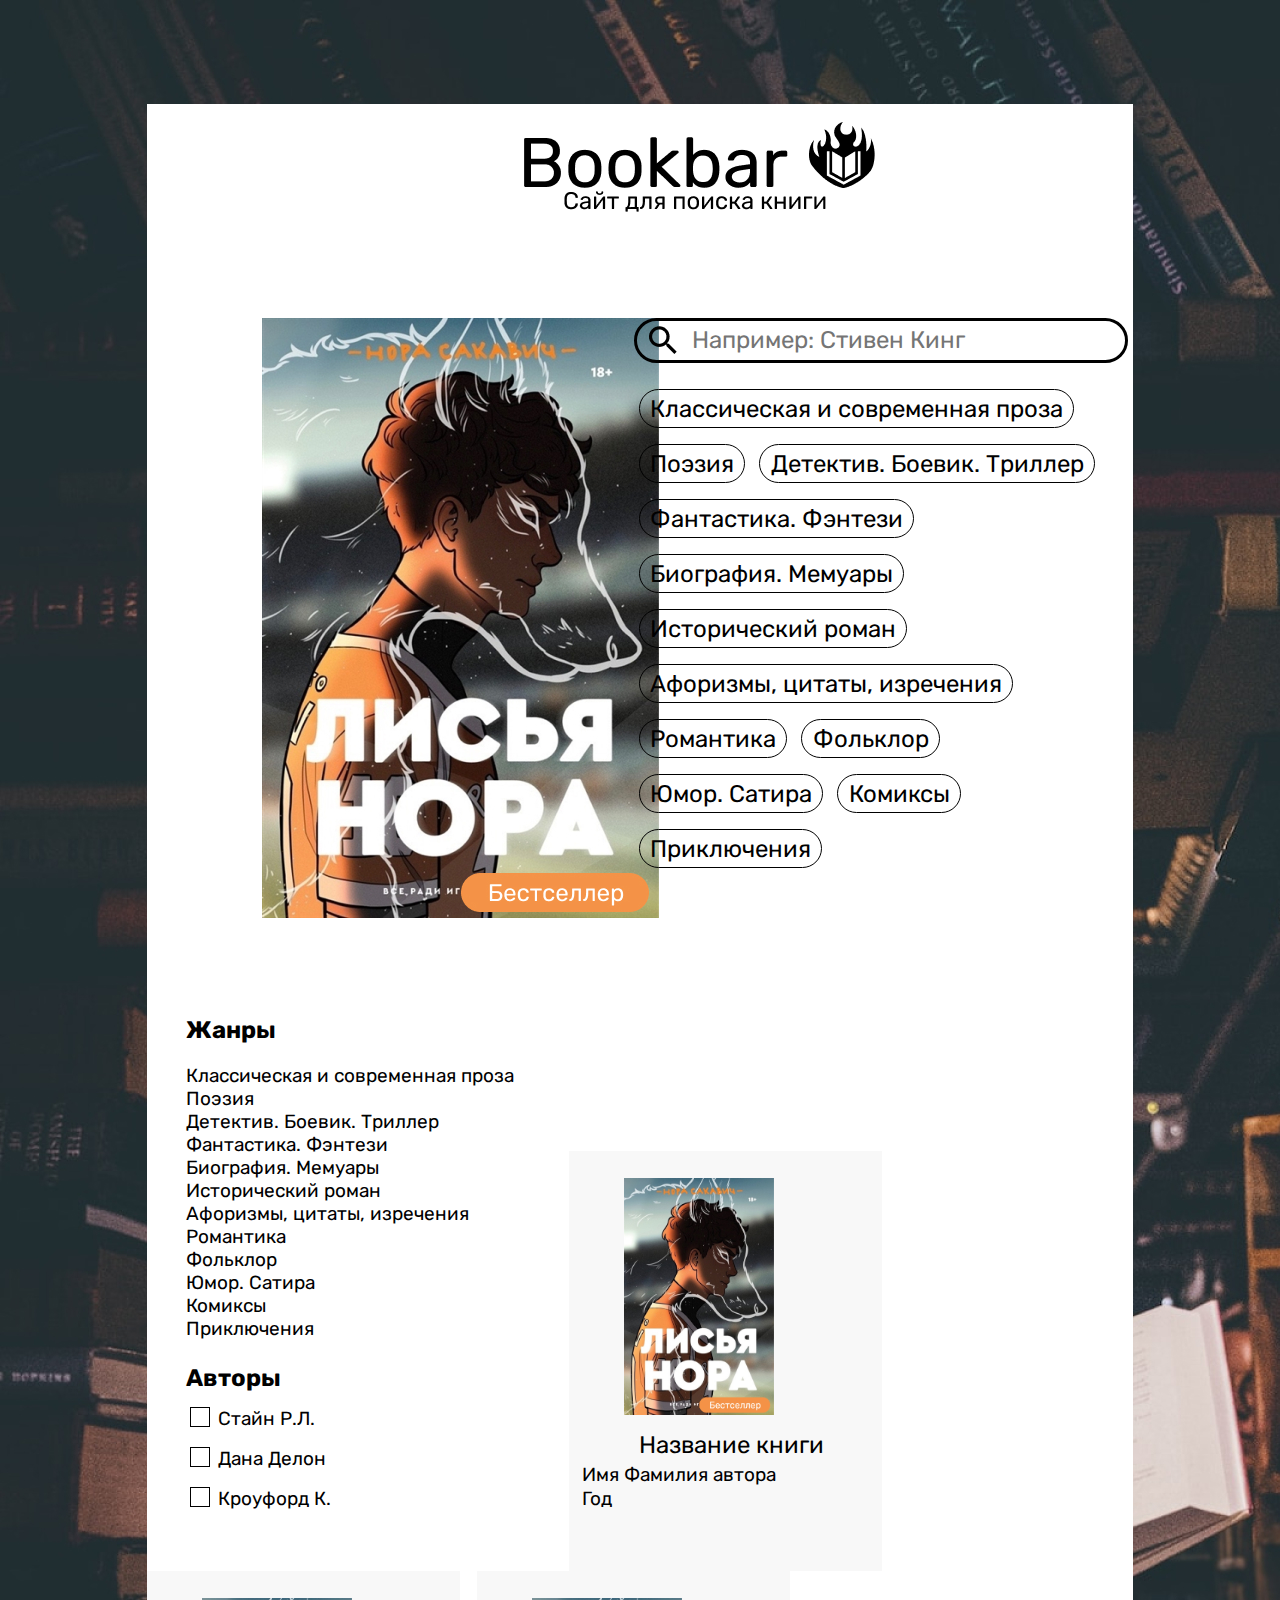
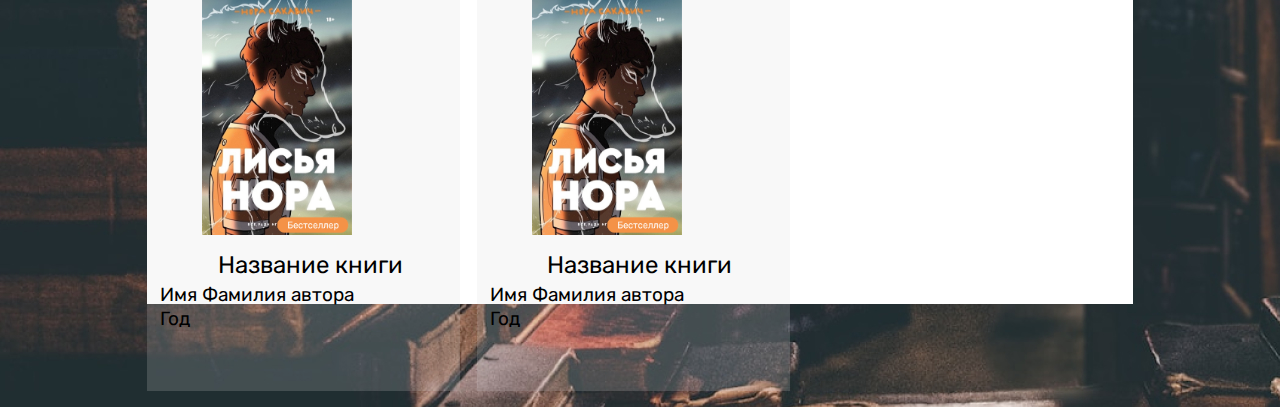
==== index.html @ 8cc35112 "first commit" ====
<!DOCTYPE html>
<html lang="en">

<head>
    <meta charset="UTF-8" />
    <meta http-equiv="X-UA-Compatible" content="IE=edge" />
    <meta name="viewport" content="width=device-width, initial-scale=1.0" />
    <link rel="stylesheet" href="main.css" />
    <title>Document</title>
</head>

<body>
    <header>
        <img class="logo" src="/img/logo.png" />
        <div>
            <img class="feed-img" src="/img/feedimg.jpg" />
            <div class="search">
                <a href=""><img src="/img/search.png" /></a>
                <input type="search" placeholder="Например: Стивен Кинг" />
            </div>
            <div class="search-help__links">
                <p><a href="">Классическая и современная проза</a></p>
                <p><a href="">Поэзия</a></p>
                <p><a href="">Детектив. Боевик. Триллер</a></p>
                <p><a href="">Фантастика. Фэнтези</a></p>
                <p><a href="">Биография. Мемуары</a></p>
                <p><a href="">Исторический роман</a></p>
                <p><a href="">Афоризмы, цитаты, изречения</a></p>
                <p><a href="">Романтика</a></p>
                <p><a href="">Фольклор</a></p>
                <p><a href="">Юмор. Сатира</a></p>
                <p><a href="">Комиксы</a></p>
                <p><a href="">Приключения</a></p>
            </div>
        </div>
    </header>
    <section>
        <div class="back-menu">
            <p style="font-size:24px;font-weight: 700">Жанры</p>
            <p style="padding-top:2vh;"><a href="">Классическая и современная проза</a></p>
            <p><a href="">Поэзия</a></p>
            <p><a href="">Детектив. Боевик. Триллер</a></p>
            <p><a href="">Фантастика. Фэнтези</a></p>
            <p><a href="">Биография. Мемуары</a></p>
            <p><a href="">Исторический роман</a></p>
            <p><a href="">Афоризмы, цитаты, изречения</a></p>
            <p><a href="">Романтика</a></p>
            <p><a href="">Фольклор</a></p>
            <p><a href="">Юмор. Сатира</a></p>
            <p><a href="">Комиксы</a></p>
            <p><a href="">Приключения</a></p>
            <p style="font-size:24px;font-weight: 700;margin-top: 5vh;">Авторы</p>
            <p style="font-size:19px;" href=""><label for="check"><input id="check" type="checkbox"></label>    Стайн Р.Л. </p>
            <p style="font-size: 19px;"><label for="check"><input id="check" type="checkbox"></label>   Дана Делон</p>
            <p style="font-size: 19px;"><label for="check"><input id="check" type="checkbox"></label>   Кроуфорд К.</p>
        </div>
        <div style="margin-left: 4vw; margin-right: 1vw;" class="card">
            <img src="/img/feedimg.jpg" />
            <p style="font-size: 24px;text-align: center;"><a href="">Название книги</a></p>
            <p>Имя Фамилия автора</p>
            <p>Год</p>
        </div>
        <div style="margin-right: 1vw;" class="card">
            <img src="/img/feedimg.jpg" />
            <p style="font-size: 24px;text-align: center;"><a href="">Название книги</a></p>
            <p>Имя Фамилия автора</p>
            <p>Год</p>
        </div>
        <div class="card">
            <img src="/img/feedimg.jpg" />
            <p style="font-size: 24px;text-align: center;"><a href="">Название книги</a></p>
            <p>Имя Фамилия автора</p>
            <p>Год</p>
        </div>
    </section>
</body>

</html>
---- main.css ----
@import url('https://fonts.googleapis.com/css2?family=Rubik:wght@400;700&display=swap');
/* html{overflow: hidden;} */
*{
    font-family: 'Rubik';
}

body{
    background: url("/img/back.jpg");
    margin: 0;
    padding: 0;
}
header{
    background: #fff;
    margin: 11.5vh 11.5vw 0 11.5vw;
    width: 77vw;
    height: 100vh;
}
.logo{
    margin: 2vh 29vw;
}
header div{
    display: inline-flex;
}
.feed-img{
    padding: 9vh 9vw;
    position: absolute;
}
.search{
    position: absolute;
    border-radius: 100px;
    height: 4vh;
    margin: 9vh 38vw;
    border: 3px solid black;
    padding: 0.2vh 8vw 0.2vh 1vw;
}
.search img{
    position: relative;
    padding: 0.4vh 1vw 0.4vh 0;
    width: 28px;
    height: 28px;
}
.search input{
    outline: none;
    border: none;
    font-size: 24px;
}
.search-help__links{
    display: block;
    position: relative;
    margin-top: 16vh;
    margin-left: 38vw;
    width: 38vw;
}
.search-help__links a{
    border: 1px solid black;
    border-radius: 100px;
    text-decoration: none;
    color: black;
    padding: 0.5vh 0.8vw;
    font-size: 24px;
    margin: 1vh 0.4vw;
}
.search-help__links p{
    margin: 1.5vh 0;
    display: inline-block;
}
section{
    background: #fff;
    margin: 0vh 11.5vw 11.5vh 11.5vw;
    padding: 0;
    width: 77vw;
    height: 100vh;
}
section div{
    display: inline-block;
}
.back-menu{
    margin-left: 3vw;
}
.back-menu p{
    font-size: 19px;
    line-height: 4px;
}
.card{
    height: 420px;
    width: 313px;
    background-color: #d9d9d930;
}
.card a, .back-menu a{
    text-decoration: none;
    color: black;
}
.card p{
    margin-left: 1vw;
    line-height: 5px;
    font-size: 19px;
}
.card img{
    width: 150px;
    height: 237px;
    padding: 3vh 0 0 4.3vw;
}
#check{
    appearance: none;
    -webkit-appearance: none;
    -moz-appearance: none;
    background-color: white;
    padding: 9px;
    border: 1px solid black;
    margin-bottom: -0.2vh;
}
#check:checked {
    background-color: black;
    border: 7px solid #d9d9d9;
    padding: 3px;
}
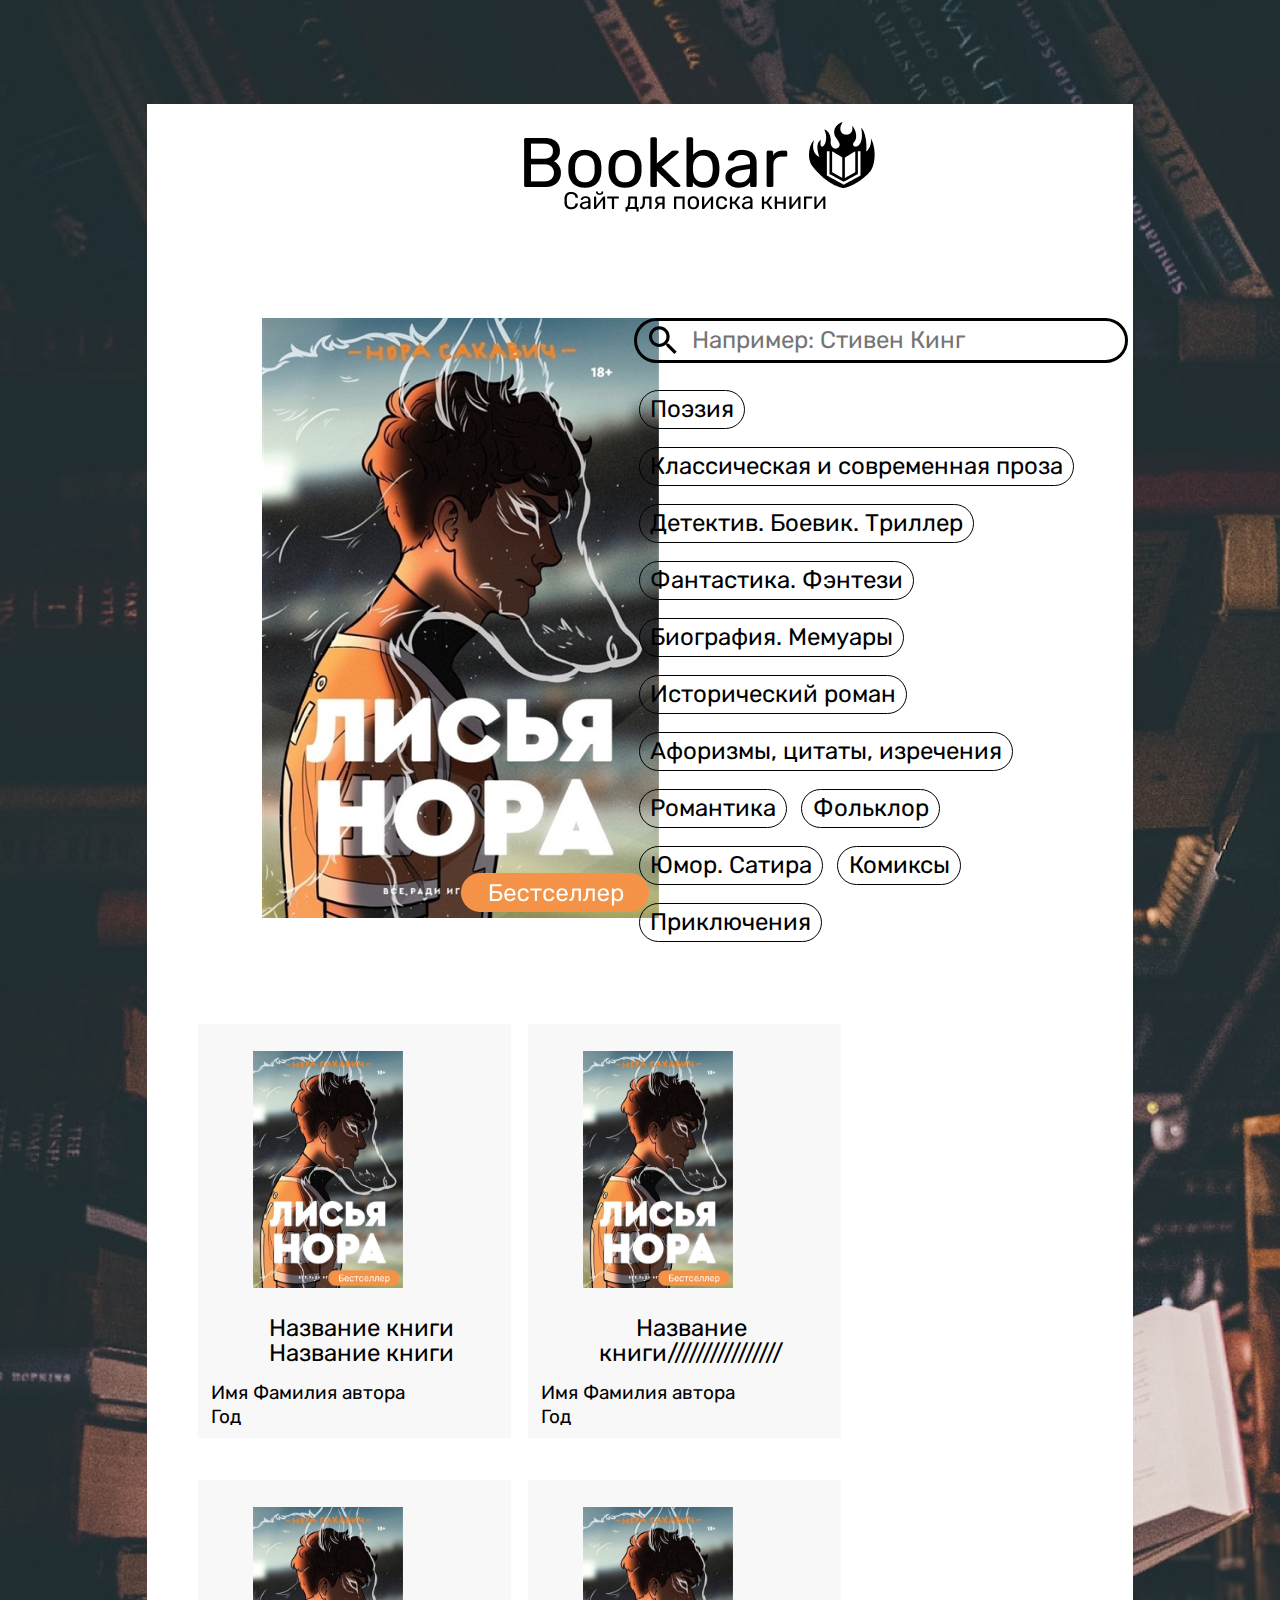
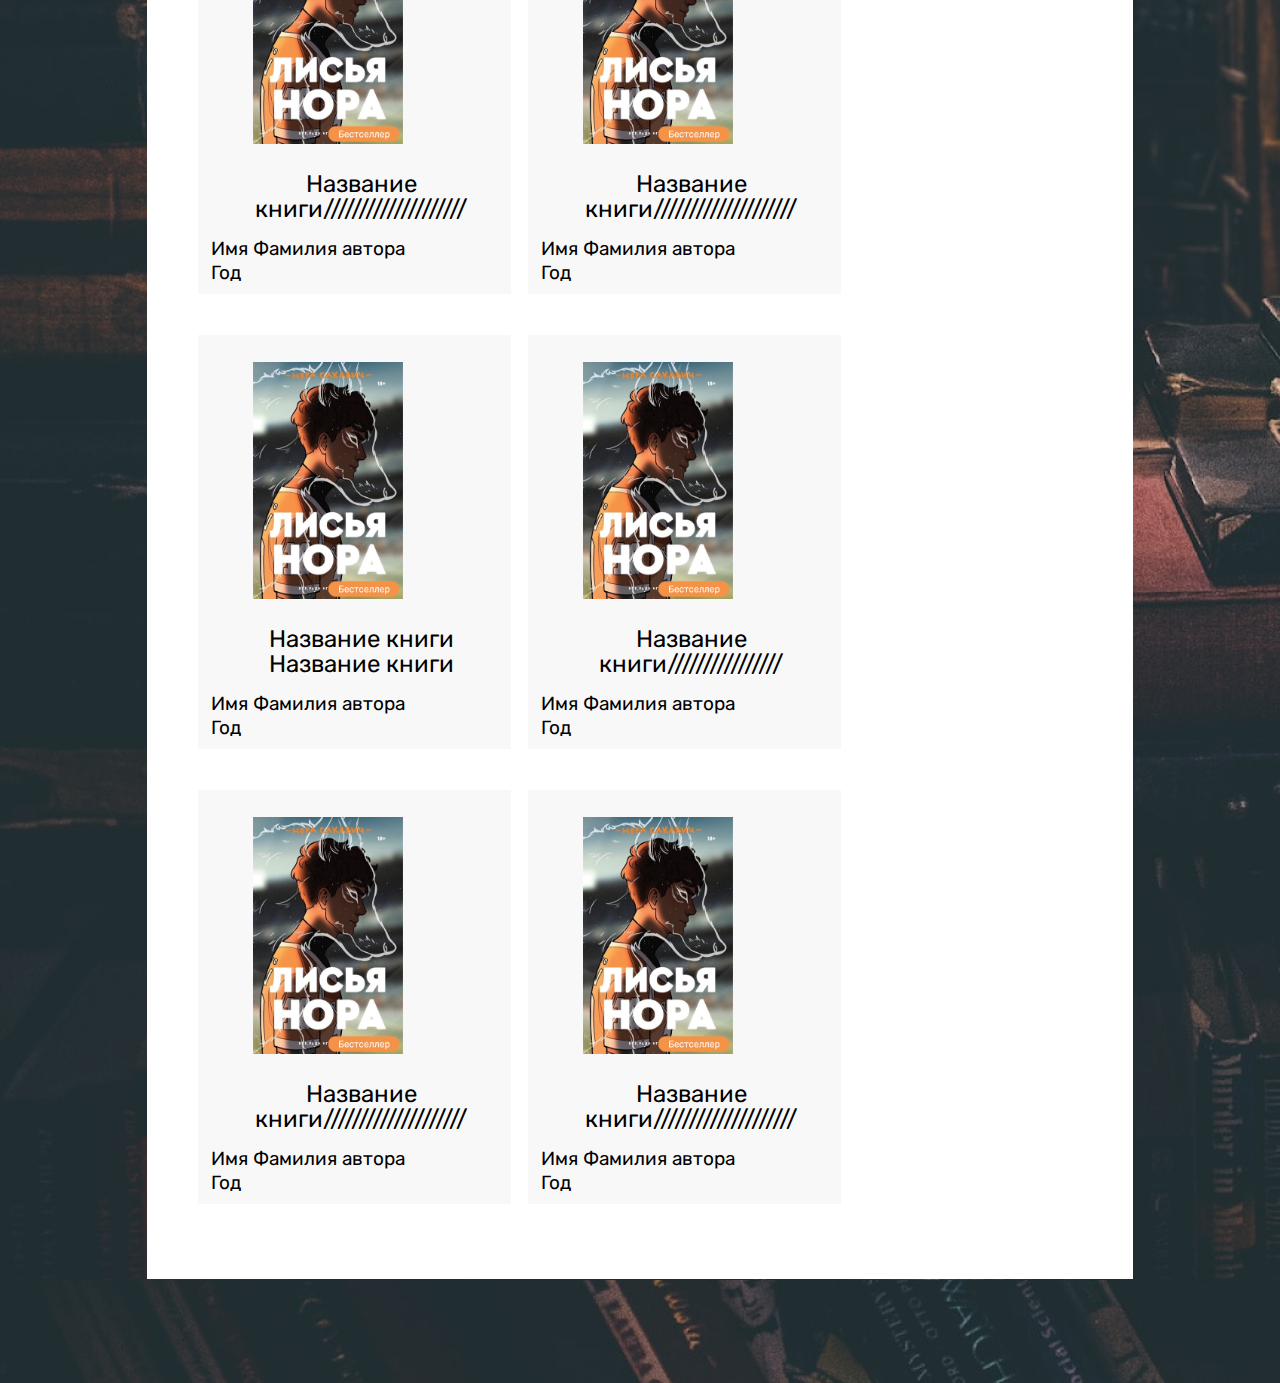
==== commit 2f83339c: "14.11 jsproblem" ====
--- a/index.html
+++ b/index.html
@@ -6,6 +6,7 @@
     <meta http-equiv="X-UA-Compatible" content="IE=edge" />
     <meta name="viewport" content="width=device-width, initial-scale=1.0" />
     <link rel="stylesheet" href="main.css" />
+    <script src="main.js"></script>
     <title>Document</title>
 </head>
 
@@ -19,23 +20,23 @@
                 <input type="search" placeholder="Например: Стивен Кинг" />
             </div>
             <div class="search-help__links">
-                <p><a href="">Классическая и современная проза</a></p>
-                <p><a href="">Поэзия</a></p>
-                <p><a href="">Детектив. Боевик. Триллер</a></p>
-                <p><a href="">Фантастика. Фэнтези</a></p>
-                <p><a href="">Биография. Мемуары</a></p>
-                <p><a href="">Исторический роман</a></p>
-                <p><a href="">Афоризмы, цитаты, изречения</a></p>
-                <p><a href="">Романтика</a></p>
-                <p><a href="">Фольклор</a></p>
-                <p><a href="">Юмор. Сатира</a></p>
-                <p><a href="">Комиксы</a></p>
-                <p><a href="">Приключения</a></p>
+                <div class="links" id="orange-clicker"><a>Поэзия</a></div>
+                <div class="links"><a>Классическая и современная проза</a></div>
+                <div class="links"><a>Детектив. Боевик. Триллер</a></div>
+                <div class="links"><a>Фантастика. Фэнтези</a></div>
+                <div class="links"><a>Биография. Мемуары</a></div>
+                <div class="links"><a>Исторический роман</a></div>
+                <div class="links"><a>Афоризмы, цитаты, изречения</a></div>
+                <div class="links"><a>Романтика</a></div>
+                <div class="links"><a>Фольклор</a></div>
+                <div class="links"><a>Юмор. Сатира</a></div>
+                <div class="links"><a>Комиксы</a></div>
+                <div class="links"><a>Приключения</a></div>
             </div>
         </div>
     </header>
     <section>
-        <div class="back-menu">
+        <!-- <div class="back-menu">
             <p style="font-size:24px;font-weight: 700">Жанры</p>
             <p style="padding-top:2vh;"><a href="">Классическая и современная проза</a></p>
             <p><a href="">Поэзия</a></p>
@@ -53,25 +54,57 @@
             <p style="font-size:19px;" href=""><label for="check"><input id="check" type="checkbox"></label>    Стайн Р.Л. </p>
             <p style="font-size: 19px;"><label for="check"><input id="check" type="checkbox"></label>   Дана Делон</p>
             <p style="font-size: 19px;"><label for="check"><input id="check" type="checkbox"></label>   Кроуфорд К.</p>
-        </div>
-        <div style="margin-left: 4vw; margin-right: 1vw;" class="card">
+        </div> -->
+        <div class="card_container">
+            <div class="card">
             <img src="/img/feedimg.jpg" />
-            <p style="font-size: 24px;text-align: center;"><a href="">Название книги</a></p>
-            <p>Имя Фамилия автора</p>
-            <p>Год</p>
-        </div>
-        <div style="margin-right: 1vw;" class="card">
-            <img src="/img/feedimg.jpg" />
-            <p style="font-size: 24px;text-align: center;"><a href="">Название книги</a></p>
+            <a href=""></a><p style="font-size: 24px;text-align: center;line-height: 25px;">Название книги Название книги</p></a>
             <p>Имя Фамилия автора</p>
             <p>Год</p>
         </div>
         <div class="card">
             <img src="/img/feedimg.jpg" />
-            <p style="font-size: 24px;text-align: center;"><a href="">Название книги</a></p>
+            <a href=""></a><p style="font-size: 24px;text-align: center;line-height: 25px;">Название книги////////////////</p></a>
             <p>Имя Фамилия автора</p>
             <p>Год</p>
         </div>
+        <div class="card">
+            <img src="/img/feedimg.jpg" />
+            <a href=""></a><p style="font-size: 24px;text-align: center;line-height: 25px;">Название книги////////////////////</p></a>
+            <p>Имя Фамилия автора</p>
+            <p>Год</p>
+        </div>
+        <div class="card">
+            <img src="/img/feedimg.jpg" />
+            <a href=""></a><p style="font-size: 24px;text-align: center;line-height: 25px;">Название книги////////////////////</p></a>
+            <p>Имя Фамилия автора</p>
+            <p>Год</p>
+        </div>
+        <div class="card card__padding">
+            <img src="/img/feedimg.jpg" />
+            <a href=""></a><p style="font-size: 24px;text-align: center;line-height: 25px;">Название книги Название книги</p></a>
+            <p>Имя Фамилия автора</p>
+            <p>Год</p>
+        </div>
+        <div class="card">
+            <img src="/img/feedimg.jpg" />
+            <a href=""></a><p style="font-size: 24px;text-align: center;line-height: 25px;">Название книги////////////////</p></a>
+            <p>Имя Фамилия автора</p>
+            <p>Год</p>
+        </div>
+        <div class="card">
+            <img src="/img/feedimg.jpg" />
+            <a href=""></a><p style="font-size: 24px;text-align: center;line-height: 25px;">Название книги////////////////////</p></a>
+            <p>Имя Фамилия автора</p>
+            <p>Год</p>
+        </div>
+        <div class="card">
+            <img src="/img/feedimg.jpg" />
+            <a href=""></a><p style="font-size: 24px;text-align: center;line-height: 25px;">Название книги////////////////////</p></a>
+            <p>Имя Фамилия автора</p>
+            <p>Год</p>
+        </div>
+        </div>  
     </section>
 </body>
 
--- a/main.css
+++ b/main.css
@@ -32,6 +32,7 @@
     margin: 9vh 38vw;
     border: 3px solid black;
     padding: 0.2vh 8vw 0.2vh 1vw;
+    background: none;
 }
 .search img{
     position: relative;
@@ -50,8 +51,9 @@
     margin-top: 16vh;
     margin-left: 38vw;
     width: 38vw;
+    cursor: pointer;
 }
-.search-help__links a{
+.links{
     border: 1px solid black;
     border-radius: 100px;
     text-decoration: none;
@@ -69,7 +71,7 @@
     margin: 0vh 11.5vw 11.5vh 11.5vw;
     padding: 0;
     width: 77vw;
-    height: 100vh;
+    height: 100%;
 }
 section div{
     display: inline-block;
@@ -81,8 +83,14 @@
     font-size: 19px;
     line-height: 4px;
 }
+.card_container{
+    margin-left: 3.5vw;
+    margin-bottom: 6vh;
+}
 .card{
-    height: 420px;
+    margin: 2.3vh 0.5vw;
+    height: 100%;
+    max-height: 420px;
     width: 313px;
     background-color: #d9d9d930;
 }
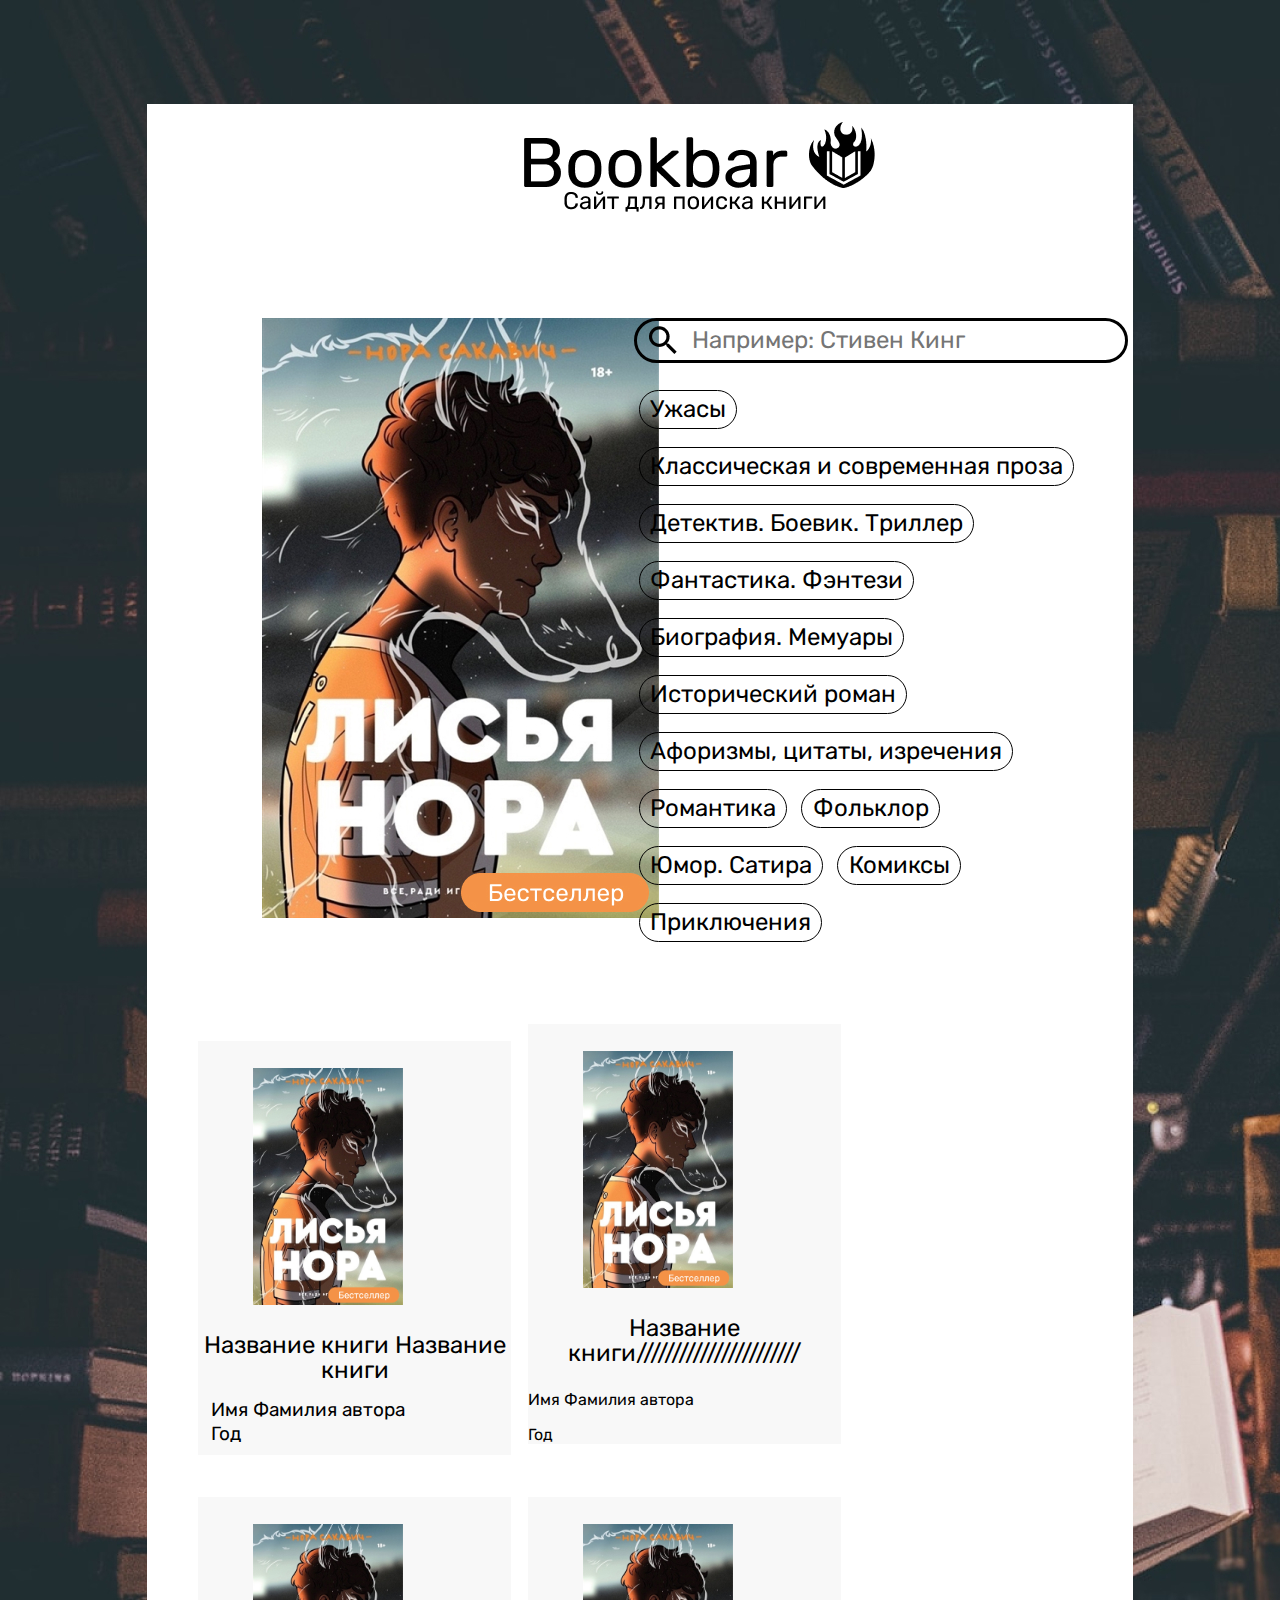
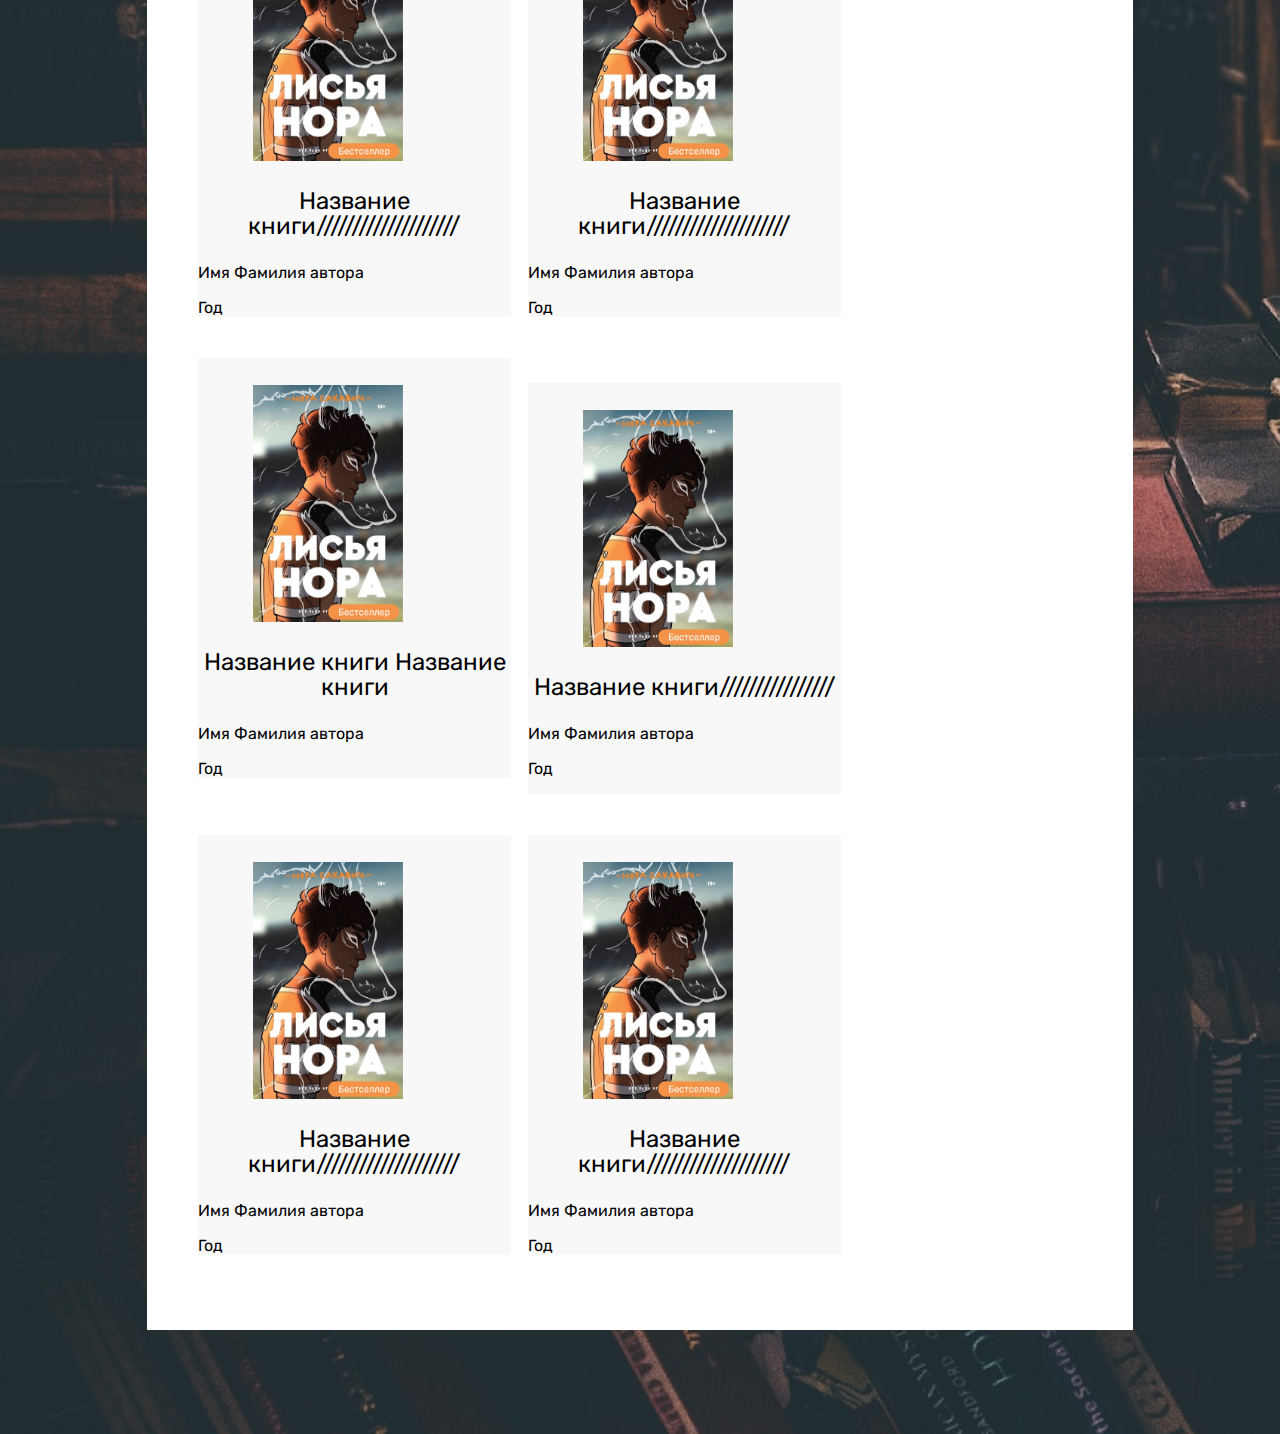
==== commit a26c24c4: "14.11.2022 commit" ====
--- a/index.html
+++ b/index.html
@@ -6,7 +6,7 @@
     <meta http-equiv="X-UA-Compatible" content="IE=edge" />
     <meta name="viewport" content="width=device-width, initial-scale=1.0" />
     <link rel="stylesheet" href="main.css" />
-    <script src="main.js"></script>
+    
     <title>Document</title>
 </head>
 
@@ -20,20 +20,21 @@
                 <input type="search" placeholder="Например: Стивен Кинг" />
             </div>
             <div class="search-help__links">
-                <div class="links" id="orange-clicker"><a>Поэзия</a></div>
-                <div class="links"><a>Классическая и современная проза</a></div>
-                <div class="links"><a>Детектив. Боевик. Триллер</a></div>
-                <div class="links"><a>Фантастика. Фэнтези</a></div>
-                <div class="links"><a>Биография. Мемуары</a></div>
-                <div class="links"><a>Исторический роман</a></div>
-                <div class="links"><a>Афоризмы, цитаты, изречения</a></div>
-                <div class="links"><a>Романтика</a></div>
-                <div class="links"><a>Фольклор</a></div>
-                <div class="links"><a>Юмор. Сатира</a></div>
-                <div class="links"><a>Комиксы</a></div>
-                <div class="links"><a>Приключения</a></div>
+                <div class="links" id="orange-clicker"><a>Ужасы</a></div>
+                <div class="links" id="orange-clicker2"><a>Классическая и современная проза</a></div>
+                <div class="links" id="orange-clicker3"><a>Детектив. Боевик. Триллер</a></div>
+                <div class="links" id="orange-clicker4"><a>Фантастика. Фэнтези</a></div>
+                <div class="links" id="orange-clicker5"><a>Биография. Мемуары</a></div>
+                <div class="links" id="orange-clicker6"><a>Исторический роман</a></div>
+                <div class="links" id="orange-clicker7"><a>Афоризмы, цитаты, изречения</a></div>
+                <div class="links" id="orange-clicker8"><a>Романтика</a></div>
+                <div class="links" id="orange-clicker9"><a>Фольклор</a></div>
+                <div class="links" id="orange-clicker10"><a>Юмор. Сатира</a></div>
+                <div class="links" id="orange-clicker11"><a>Комиксы</a></div>
+                <div class="links" id="orange-clicker12"><a>Приключения</a></div>
             </div>
         </div>
+        
     </header>
     <section>
         <!-- <div class="back-menu">
@@ -59,12 +60,12 @@
             <div class="card">
             <img src="/img/feedimg.jpg" />
             <a href=""></a><p style="font-size: 24px;text-align: center;line-height: 25px;">Название книги Название книги</p></a>
-            <p>Имя Фамилия автора</p>
-            <p>Год</p>
+            <p class="card-p">Имя Фамилия автора</p>
+            <p class="card-p">Год</p>
         </div>
         <div class="card">
             <img src="/img/feedimg.jpg" />
-            <a href=""></a><p style="font-size: 24px;text-align: center;line-height: 25px;">Название книги////////////////</p></a>
+            <a href=""></a><p style="font-size: 24px;text-align: center;line-height: 25px;">Название книги///////////////////////</p></a>
             <p>Имя Фамилия автора</p>
             <p>Год</p>
         </div>
@@ -104,8 +105,10 @@
             <p>Имя Фамилия автора</p>
             <p>Год</p>
         </div>
-        </div>  
+        </div>
     </section>
+    <script src="withapi.js"></script>
+    <script src="main.js"></script>
 </body>
 
 </html>--- a/main.css
+++ b/main.css
@@ -91,14 +91,15 @@
     margin: 2.3vh 0.5vw;
     height: 100%;
     max-height: 420px;
-    width: 313px;
+    width: 100%;
+    max-width: 313px;
     background-color: #d9d9d930;
 }
 .card a, .back-menu a{
     text-decoration: none;
     color: black;
 }
-.card p{
+.card-p{
     margin-left: 1vw;
     line-height: 5px;
     font-size: 19px;
@@ -121,4 +122,29 @@
     background-color: black;
     border: 7px solid #d9d9d9;
     padding: 3px;
+}
+
+.topscript{
+    margin: 0;
+    color: white;
+    font-size: 19px;
+    padding: 8px 0;
+    text-align: center;
+    display: inline-block;
+    background-color: #F49347;
+}
+
+.create-button{
+    border: none;
+    background-color: #F49347;
+    color: white;
+    cursor: pointer;
+    margin-left: 40%;
+    padding: 0 4vw;
+    border-radius: 100px;
+    font-size: 22px;
+    margin-bottom: 5vh;
+}
+.create-button:active{
+    box-shadow: inset 0 0 5px rgba(255, 255, 255, 0.5);
 }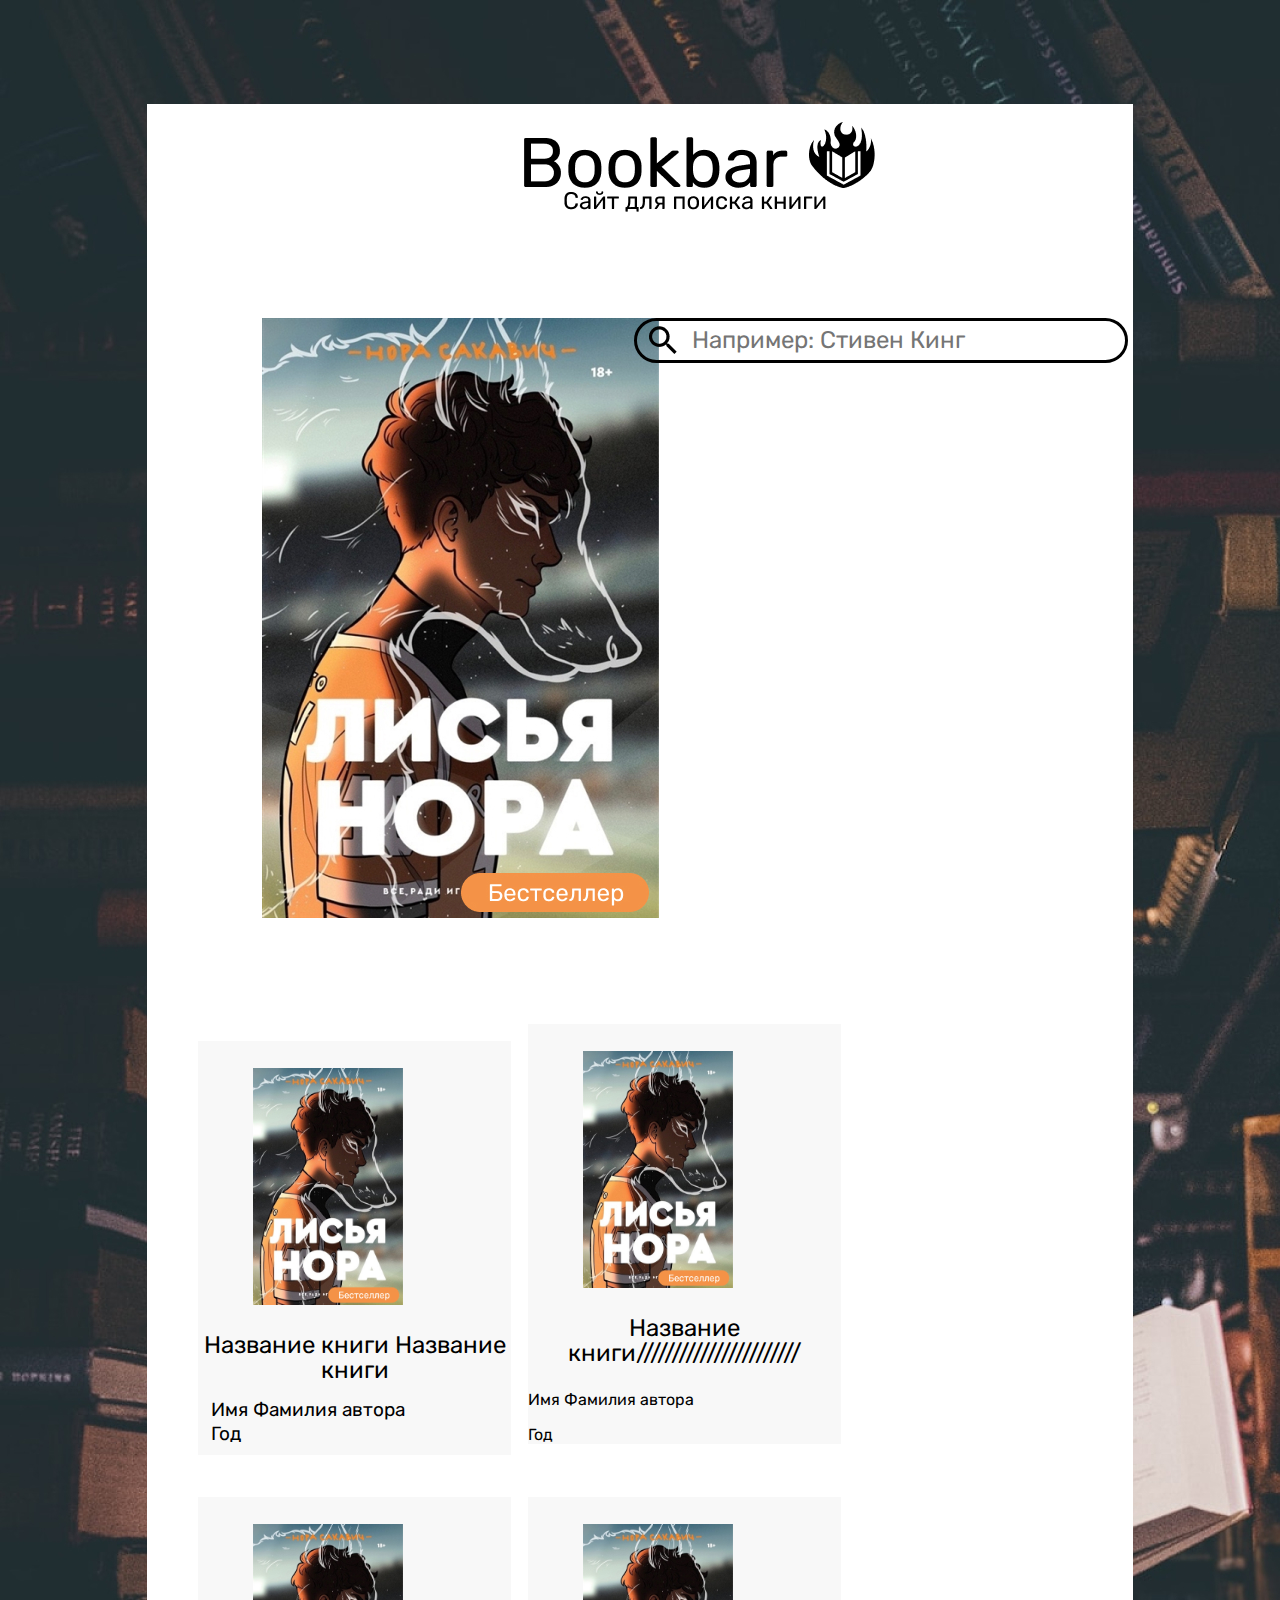
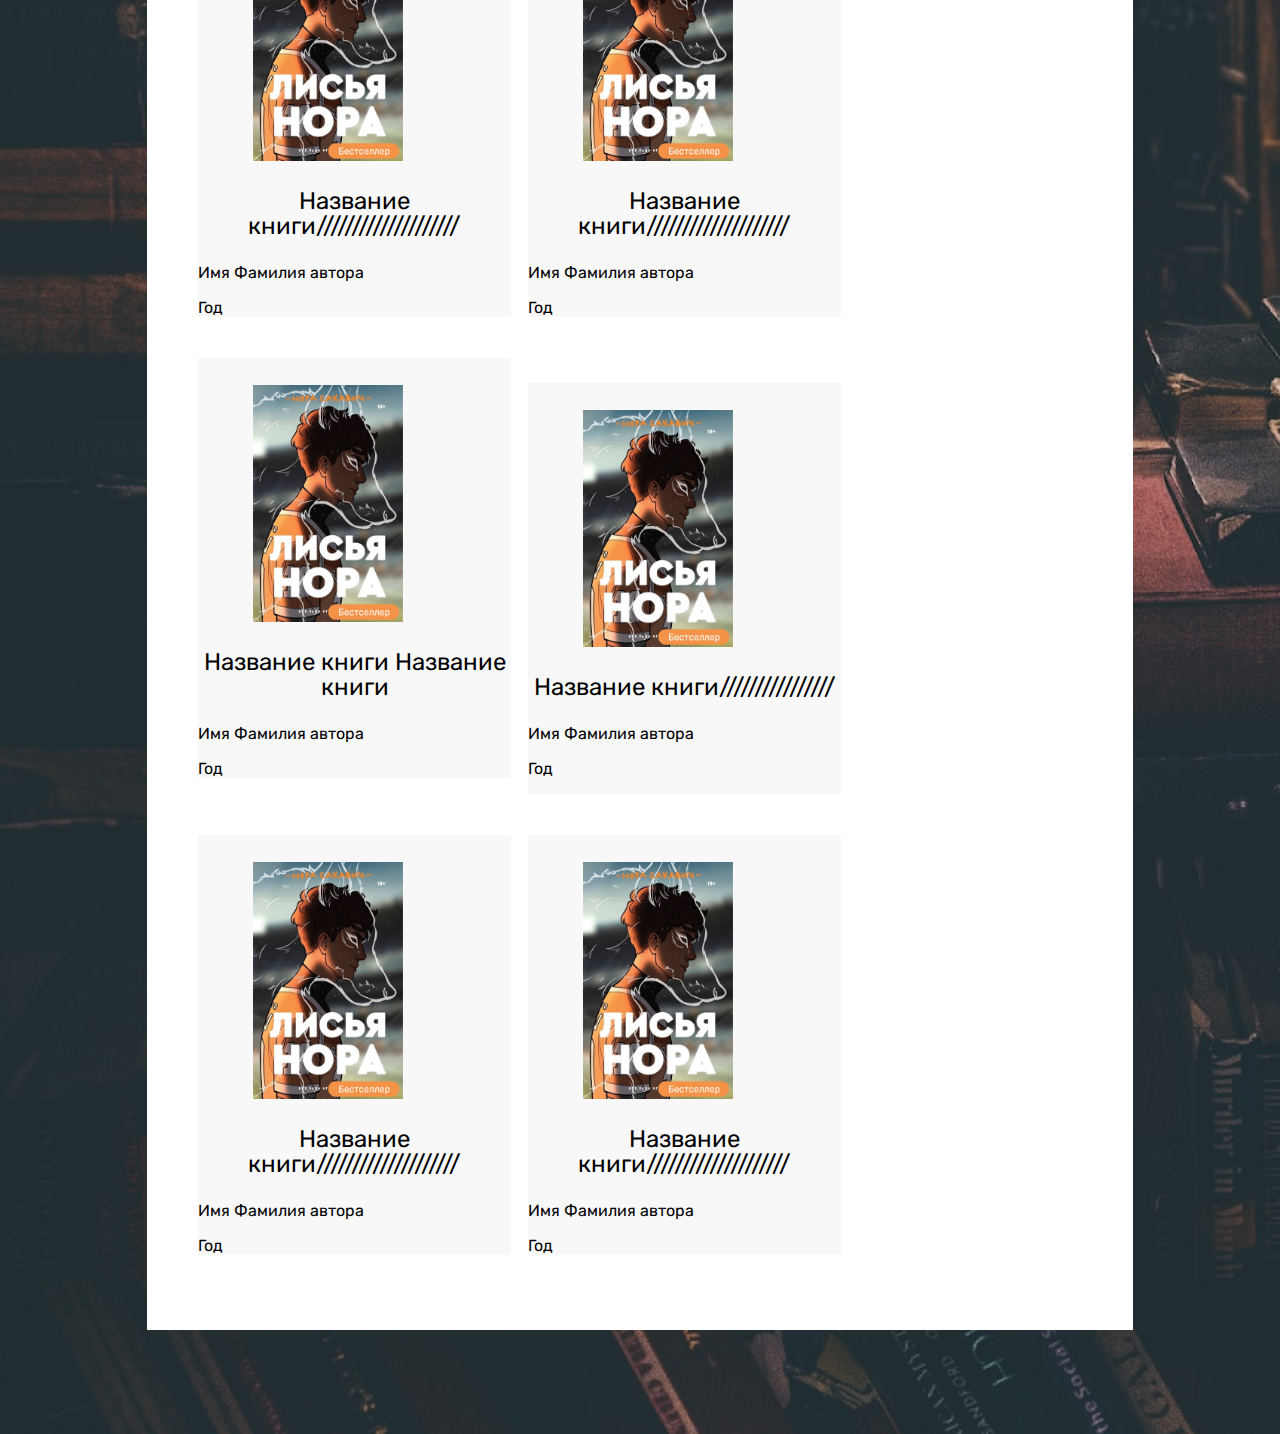
==== commit 808e39e8: "16.11 update" ====
--- a/index.html
+++ b/index.html
@@ -6,7 +6,7 @@
     <meta http-equiv="X-UA-Compatible" content="IE=edge" />
     <meta name="viewport" content="width=device-width, initial-scale=1.0" />
     <link rel="stylesheet" href="main.css" />
-    
+
     <title>Document</title>
 </head>
 
@@ -20,7 +20,7 @@
                 <input type="search" placeholder="Например: Стивен Кинг" />
             </div>
             <div class="search-help__links">
-                <div class="links" id="orange-clicker"><a>Ужасы</a></div>
+                <!-- <div class="links" id="orange-clicker"><a>Ужасы</a></div>
                 <div class="links" id="orange-clicker2"><a>Классическая и современная проза</a></div>
                 <div class="links" id="orange-clicker3"><a>Детектив. Боевик. Триллер</a></div>
                 <div class="links" id="orange-clicker4"><a>Фантастика. Фэнтези</a></div>
@@ -31,10 +31,10 @@
                 <div class="links" id="orange-clicker9"><a>Фольклор</a></div>
                 <div class="links" id="orange-clicker10"><a>Юмор. Сатира</a></div>
                 <div class="links" id="orange-clicker11"><a>Комиксы</a></div>
-                <div class="links" id="orange-clicker12"><a>Приключения</a></div>
+                <div class="links" id="orange-clicker12"><a>Приключения</a></div> -->
             </div>
         </div>
-        
+
     </header>
     <section>
         <!-- <div class="back-menu">
@@ -58,53 +58,66 @@
         </div> -->
         <div class="card_container">
             <div class="card">
-            <img src="/img/feedimg.jpg" />
-            <a href=""></a><p style="font-size: 24px;text-align: center;line-height: 25px;">Название книги Название книги</p></a>
-            <p class="card-p">Имя Фамилия автора</p>
-            <p class="card-p">Год</p>
-        </div>
-        <div class="card">
-            <img src="/img/feedimg.jpg" />
-            <a href=""></a><p style="font-size: 24px;text-align: center;line-height: 25px;">Название книги///////////////////////</p></a>
-            <p>Имя Фамилия автора</p>
-            <p>Год</p>
-        </div>
-        <div class="card">
-            <img src="/img/feedimg.jpg" />
-            <a href=""></a><p style="font-size: 24px;text-align: center;line-height: 25px;">Название книги////////////////////</p></a>
-            <p>Имя Фамилия автора</p>
-            <p>Год</p>
-        </div>
-        <div class="card">
-            <img src="/img/feedimg.jpg" />
-            <a href=""></a><p style="font-size: 24px;text-align: center;line-height: 25px;">Название книги////////////////////</p></a>
-            <p>Имя Фамилия автора</p>
-            <p>Год</p>
-        </div>
-        <div class="card card__padding">
-            <img src="/img/feedimg.jpg" />
-            <a href=""></a><p style="font-size: 24px;text-align: center;line-height: 25px;">Название книги Название книги</p></a>
-            <p>Имя Фамилия автора</p>
-            <p>Год</p>
-        </div>
-        <div class="card">
-            <img src="/img/feedimg.jpg" />
-            <a href=""></a><p style="font-size: 24px;text-align: center;line-height: 25px;">Название книги////////////////</p></a>
-            <p>Имя Фамилия автора</p>
-            <p>Год</p>
-        </div>
-        <div class="card">
-            <img src="/img/feedimg.jpg" />
-            <a href=""></a><p style="font-size: 24px;text-align: center;line-height: 25px;">Название книги////////////////////</p></a>
-            <p>Имя Фамилия автора</p>
-            <p>Год</p>
-        </div>
-        <div class="card">
-            <img src="/img/feedimg.jpg" />
-            <a href=""></a><p style="font-size: 24px;text-align: center;line-height: 25px;">Название книги////////////////////</p></a>
-            <p>Имя Фамилия автора</p>
-            <p>Год</p>
-        </div>
+                <img src="/img/feedimg.jpg" />
+                <a href=""></a>
+                <p style="font-size: 24px;text-align: center;line-height: 25px;">Название книги Название книги</p></a>
+                <p class="card-p">Имя Фамилия автора</p>
+                <p class="card-p">Год</p>
+            </div>
+            <div class="card">
+                <img src="/img/feedimg.jpg" />
+                <a href="">
+                <p style="font-size: 24px;text-align: center;line-height: 25px;">Название книги///////////////////////
+                </p></a>
+                <p>Имя Фамилия автора</p>
+                <p>Год</p>
+            </div>
+            <div class="card">
+                <img src="/img/feedimg.jpg" />
+                <a href=""></a>
+                <p style="font-size: 24px;text-align: center;line-height: 25px;">Название книги////////////////////</p>
+                </a>
+                <p>Имя Фамилия автора</p>
+                <p>Год</p>
+            </div>
+            <div class="card">
+                <img src="/img/feedimg.jpg" />
+                <a href=""></a>
+                <p style="font-size: 24px;text-align: center;line-height: 25px;">Название книги////////////////////</p>
+                </a>
+                <p>Имя Фамилия автора</p>
+                <p>Год</p>
+            </div>
+            <div class="card card__padding">
+                <img src="/img/feedimg.jpg" />
+                <a href=""></a>
+                <p style="font-size: 24px;text-align: center;line-height: 25px;">Название книги Название книги</p></a>
+                <p>Имя Фамилия автора</p>
+                <p>Год</p>
+            </div>
+            <div class="card">
+                <img src="/img/feedimg.jpg" />
+                <a href=""></a>
+                <p style="font-size: 24px;text-align: center;line-height: 25px;">Название книги////////////////</p></a>
+                <p>Имя Фамилия автора</p>
+                <p>Год</p>
+            </div>
+            <div class="card">
+                <img src="/img/feedimg.jpg" />
+                <a href=""></a>
+                <p style="font-size: 24px;text-align: center;line-height: 25px;">Название книги////////////////////</p>
+                </a>
+                <p>Имя Фамилия автора</p>
+                <p>Год</p>
+            </div>
+            <div class="card">
+                <img src="/img/feedimg.jpg" />
+                <a href=""></a>
+                <p style="font-size: 24px;text-align: center;line-height: 25px;">Название книги////////////////////</p>
+                </a>
+                <p>Имя Фамилия автора</p>
+                <p>Год</p>
+            </div>
         </div>
     </section>
     <script src="withapi.js"></script>
--- a/main.css
+++ b/main.css
@@ -8,6 +8,10 @@
     background: url("/img/back.jpg");
     margin: 0;
     padding: 0;
+}
+a{
+    color: black;
+    text-decoration: none;
 }
 header{
     background: #fff;
@@ -56,8 +60,6 @@
 .links{
     border: 1px solid black;
     border-radius: 100px;
-    text-decoration: none;
-    color: black;
     padding: 0.5vh 0.8vw;
     font-size: 24px;
     margin: 1vh 0.4vw;
@@ -139,7 +141,7 @@
     background-color: #F49347;
     color: white;
     cursor: pointer;
-    margin-left: 40%;
+    margin-left: 50%;
     padding: 0 4vw;
     border-radius: 100px;
     font-size: 22px;
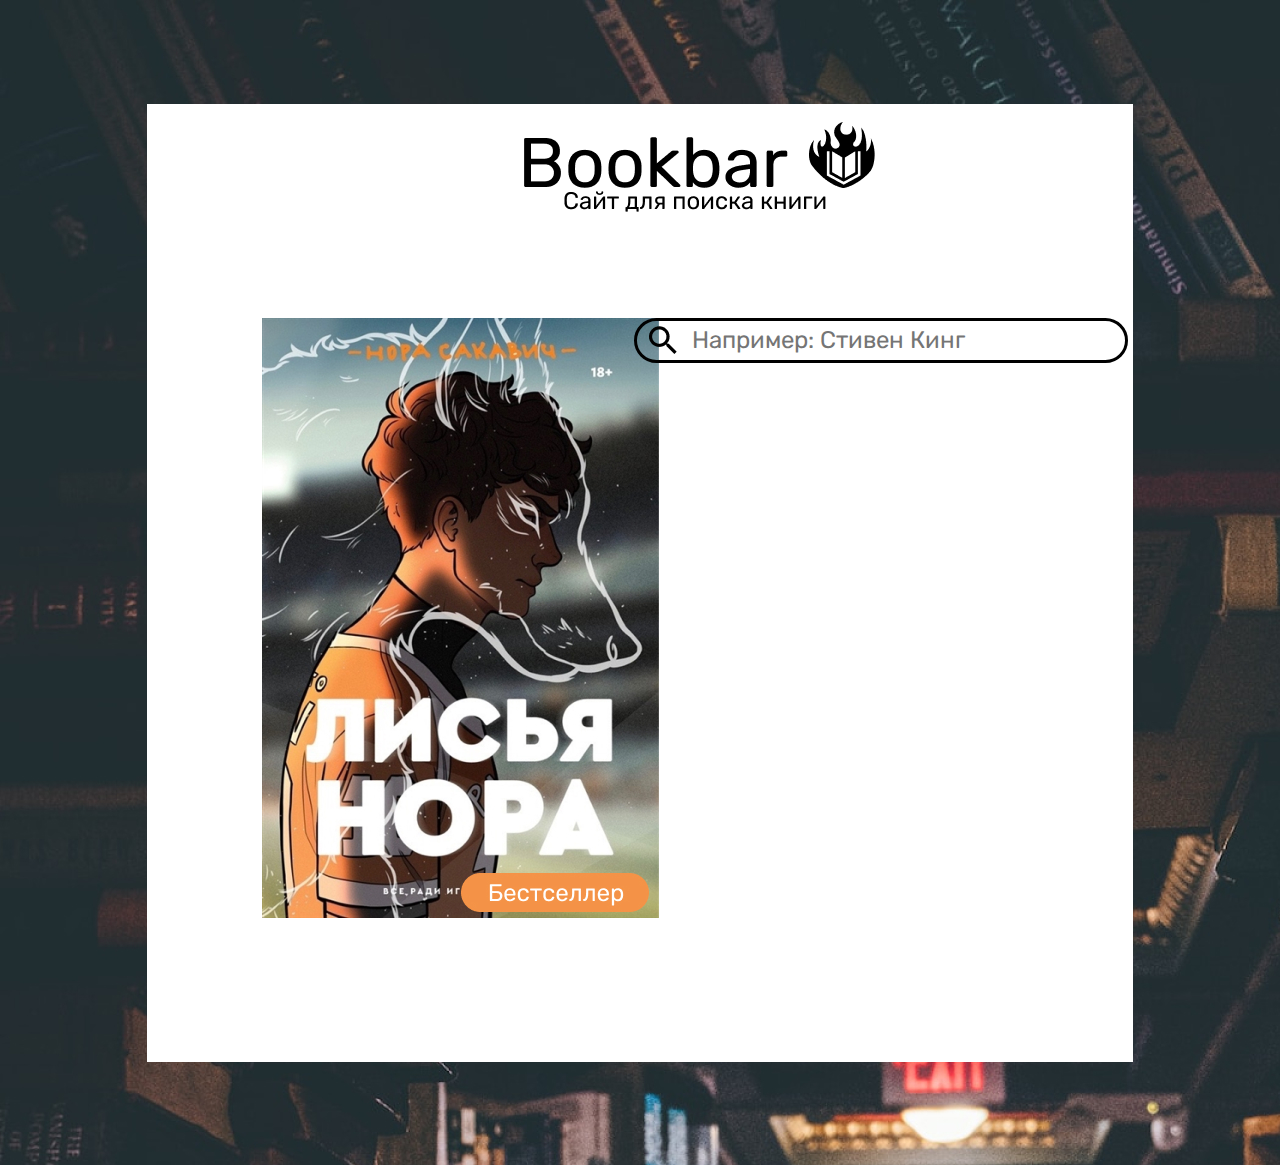
==== commit 45b6f776: "22.11 upd" ====
--- a/index.html
+++ b/index.html
@@ -6,8 +6,8 @@
     <meta http-equiv="X-UA-Compatible" content="IE=edge" />
     <meta name="viewport" content="width=device-width, initial-scale=1.0" />
     <link rel="stylesheet" href="main.css" />
-
-    <title>Document</title>
+    <link type="image/x-con" href="/img/logo.png" rel="icon">
+    <title>Bookbar Сайт для поиска книги</title>
 </head>
 
 <body>
@@ -16,8 +16,8 @@
         <div>
             <img class="feed-img" src="/img/feedimg.jpg" />
             <div class="search">
-                <a href=""><img src="/img/search.png" /></a>
-                <input type="search" placeholder="Например: Стивен Кинг" />
+                <a style="cursor: pointer;"><img onclick="search()" src="/img/search.png" /></a>
+                <input id="searchbar" type="search" placeholder="Например: Стивен Кинг" />
             </div>
             <div class="search-help__links">
                 <!-- <div class="links" id="orange-clicker"><a>Ужасы</a></div>
@@ -57,67 +57,7 @@
             <p style="font-size: 19px;"><label for="check"><input id="check" type="checkbox"></label>   Кроуфорд К.</p>
         </div> -->
         <div class="card_container">
-            <div class="card">
-                <img src="/img/feedimg.jpg" />
-                <a href=""></a>
-                <p style="font-size: 24px;text-align: center;line-height: 25px;">Название книги Название книги</p></a>
-                <p class="card-p">Имя Фамилия автора</p>
-                <p class="card-p">Год</p>
-            </div>
-            <div class="card">
-                <img src="/img/feedimg.jpg" />
-                <a href="">
-                <p style="font-size: 24px;text-align: center;line-height: 25px;">Название книги///////////////////////
-                </p></a>
-                <p>Имя Фамилия автора</p>
-                <p>Год</p>
-            </div>
-            <div class="card">
-                <img src="/img/feedimg.jpg" />
-                <a href=""></a>
-                <p style="font-size: 24px;text-align: center;line-height: 25px;">Название книги////////////////////</p>
-                </a>
-                <p>Имя Фамилия автора</p>
-                <p>Год</p>
-            </div>
-            <div class="card">
-                <img src="/img/feedimg.jpg" />
-                <a href=""></a>
-                <p style="font-size: 24px;text-align: center;line-height: 25px;">Название книги////////////////////</p>
-                </a>
-                <p>Имя Фамилия автора</p>
-                <p>Год</p>
-            </div>
-            <div class="card card__padding">
-                <img src="/img/feedimg.jpg" />
-                <a href=""></a>
-                <p style="font-size: 24px;text-align: center;line-height: 25px;">Название книги Название книги</p></a>
-                <p>Имя Фамилия автора</p>
-                <p>Год</p>
-            </div>
-            <div class="card">
-                <img src="/img/feedimg.jpg" />
-                <a href=""></a>
-                <p style="font-size: 24px;text-align: center;line-height: 25px;">Название книги////////////////</p></a>
-                <p>Имя Фамилия автора</p>
-                <p>Год</p>
-            </div>
-            <div class="card">
-                <img src="/img/feedimg.jpg" />
-                <a href=""></a>
-                <p style="font-size: 24px;text-align: center;line-height: 25px;">Название книги////////////////////</p>
-                </a>
-                <p>Имя Фамилия автора</p>
-                <p>Год</p>
-            </div>
-            <div class="card">
-                <img src="/img/feedimg.jpg" />
-                <a href=""></a>
-                <p style="font-size: 24px;text-align: center;line-height: 25px;">Название книги////////////////////</p>
-                </a>
-                <p>Имя Фамилия автора</p>
-                <p>Год</p>
-            </div>
+            
         </div>
     </section>
     <script src="withapi.js"></script>
